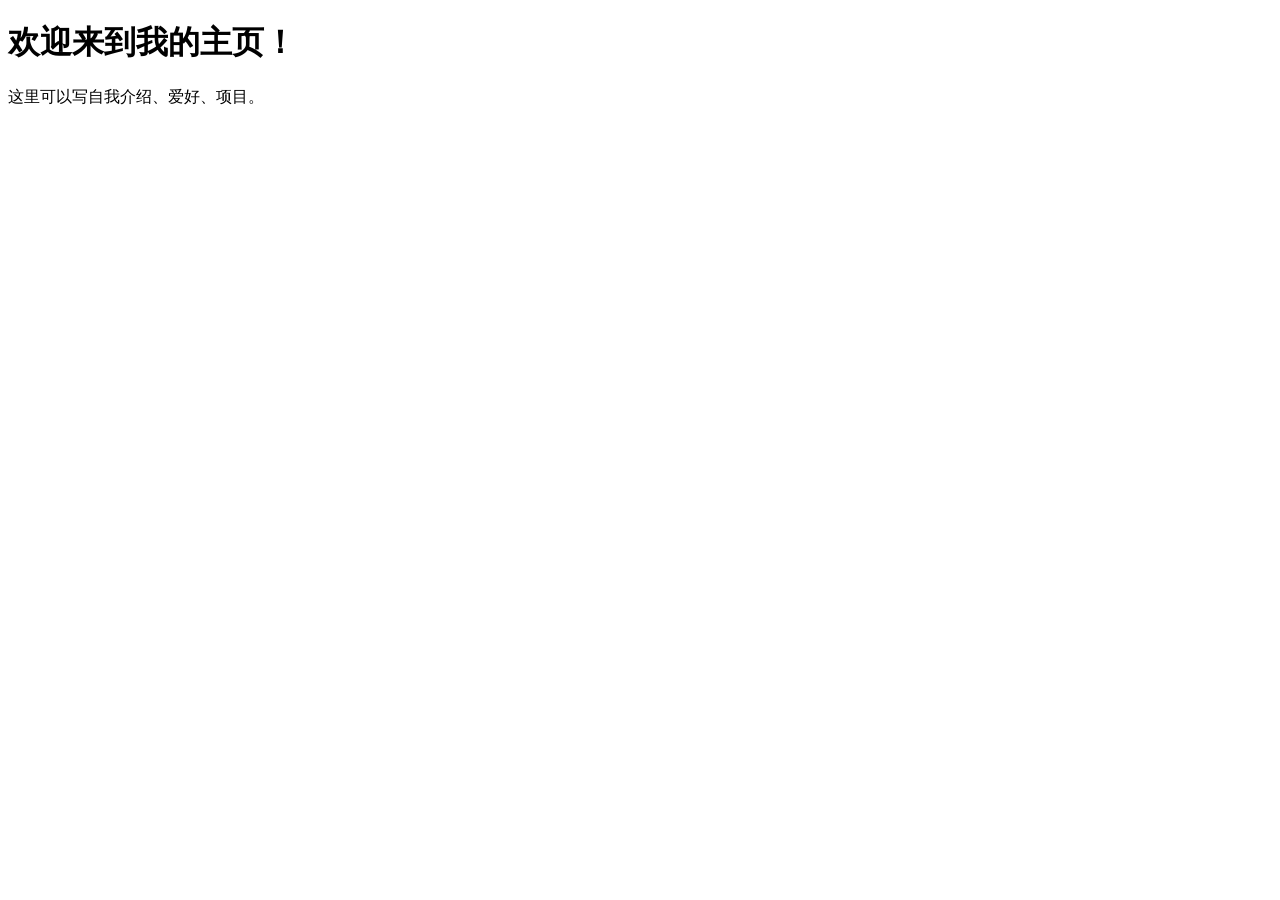
==== index.html @ 10de2bea "Create index.html 添加个人主页" ====
<!DOCTYPE html>
<html lang="zh-CN">
<head>
    <meta charset="UTF-8">
    <meta name="viewport" content="width=device-width, initial-scale=1.0">
    <title>我的个人主页</title>
</head>
<body>
    <h1>欢迎来到我的主页！</h1>
    <p>这里可以写自我介绍、爱好、项目。</p >
</body>
</html>
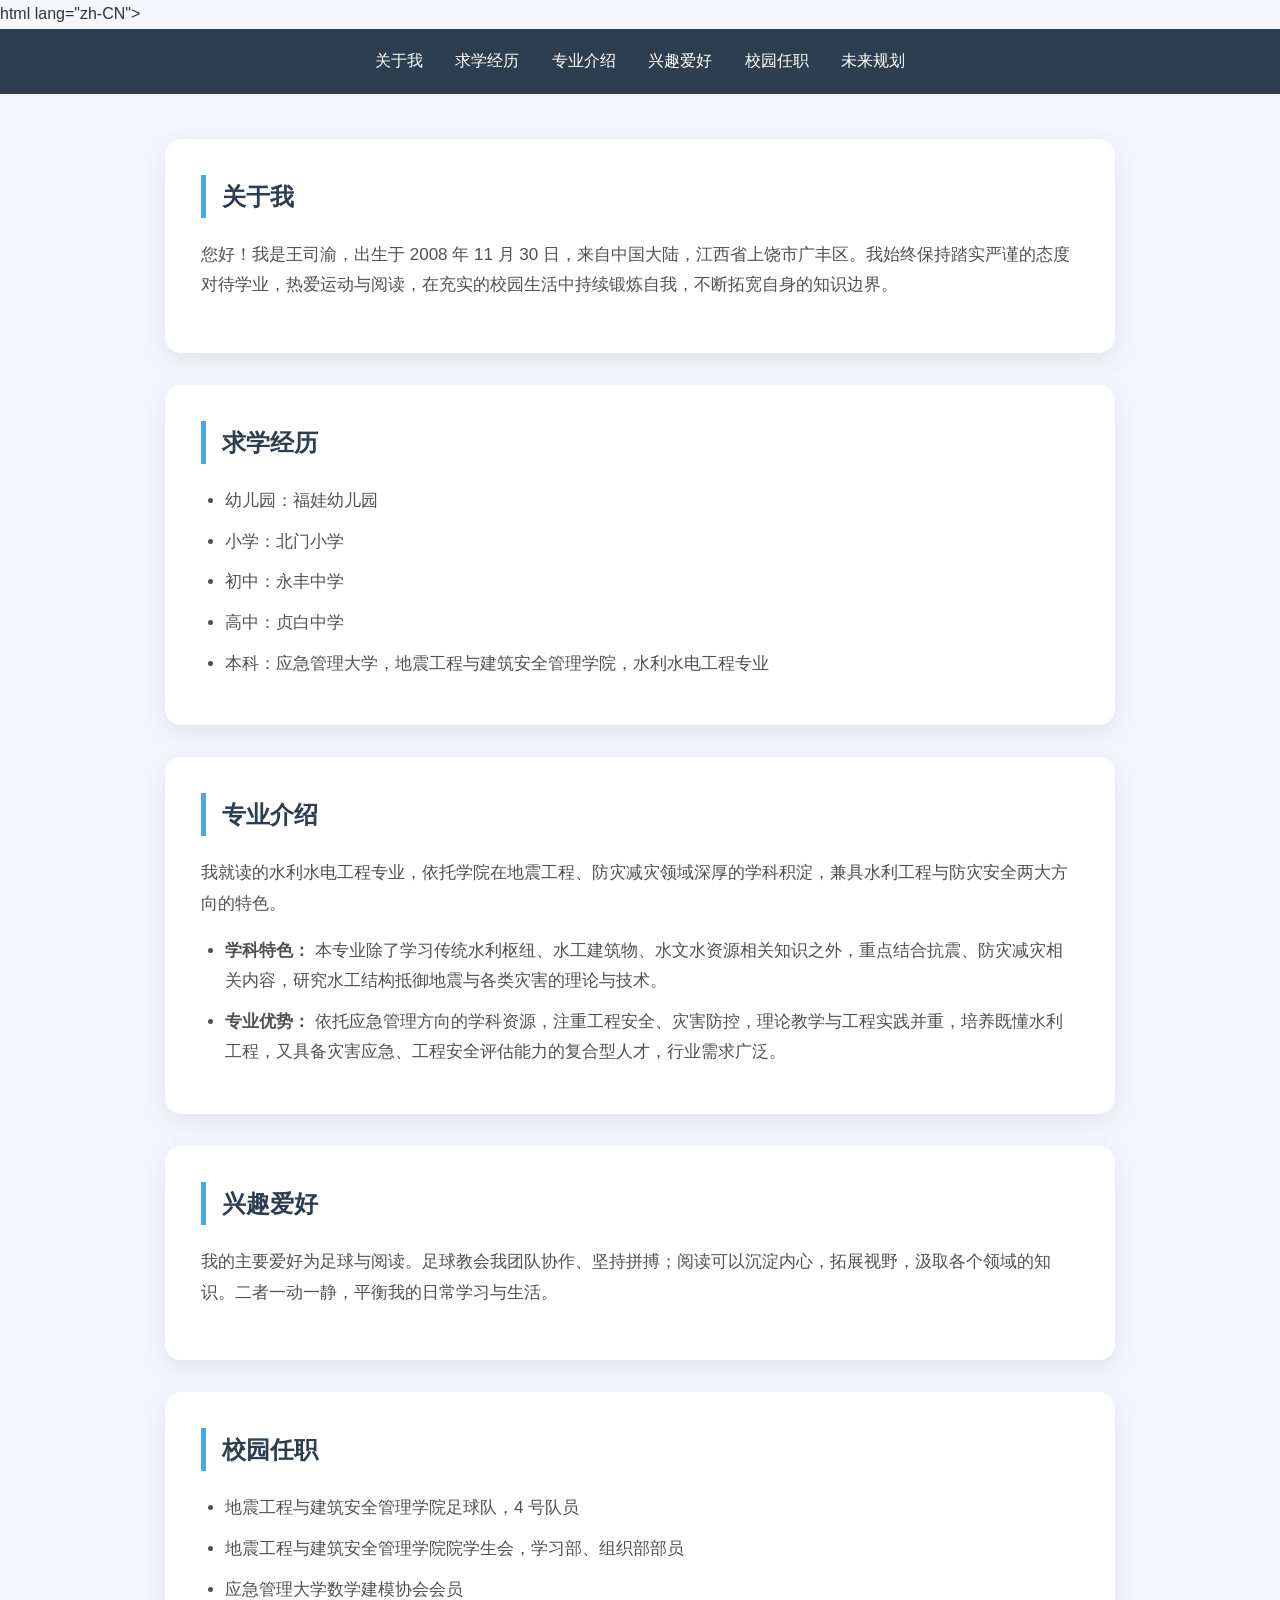
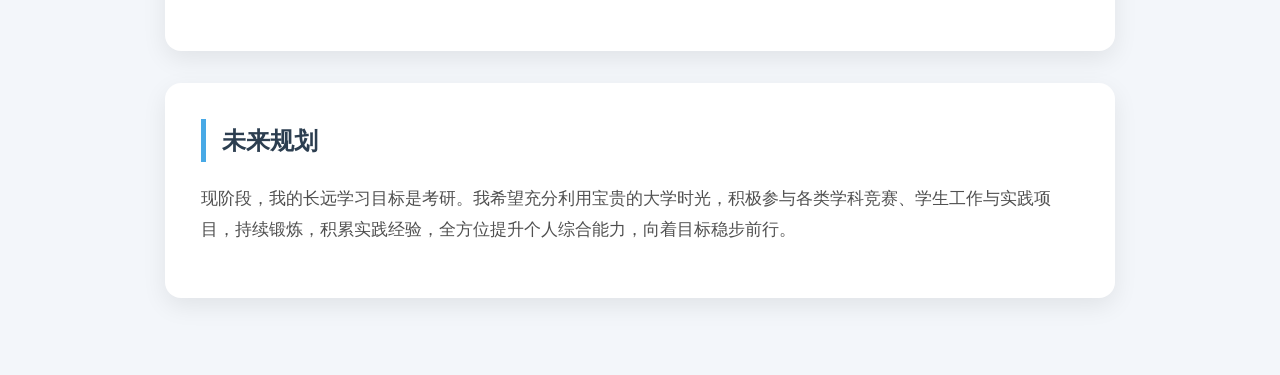
==== commit 3d7f6b2c: "Update index.html update index.html" ====
--- a/index.html
+++ b/index.html
@@ -1,12 +1,121 @@
-<!DOCTYPE html>
-<html lang="zh-CN">
-<head>
-    <meta charset="UTF-8">
-    <meta name="viewport" content="width=device-width, initial-scale=1.0">
-    <title>我的个人主页</title>
-</head>
-<body>
-    <h1>欢迎来到我的主页！</h1>
-    <p>这里可以写自我介绍、爱好、项目。</p >
-</body>
-</html>+html lang="zh-CN">
+ <head>
+     <meta charset="UTF-8">
+     <meta name="viewport" content="width=device-width, initial-scale=1.0">
+     <title>王司渝｜个人主页</title>
+     <style>
+         * {
+             margin: 0;
+             padding: 0;
+             box-sizing: border-box;
+         }
+         body {
+             font-family: "Microsoft Yahei", sans-serif;
+             background-color: #f3f6fa;
+             color: #333;
+             line-height: 1.8;
+         }
+         nav {
+             background-color: #2c3e50;
+             padding: 18px 0;
+             text-align: center;
+         }
+         nav a {
+             color: #ffffff;
+             text-decoration: none;
+             margin: 0 14px;
+             font-size: 16px;
+         }
+         nav a:hover {
+             color: #48a9e6;
+         }
+         .container {
+             max-width: 1000px;
+             margin: 0 auto;
+             padding: 45px 25px;
+         }
+         section {
+             background: #ffffff;
+             padding: 36px;
+             border-radius: 16px;
+             box-shadow: 0 8px 24px rgba(0, 0, 0, 0.08);
+             margin-bottom: 32px;
+         }
+         h1 {
+             font-size: 34px;
+             color: #222;
+             margin-bottom: 12px;
+         }
+         h2 {
+             font-size: 24px;
+             color: #2c3e50;
+             border-left: 5px solid #48a9e6;
+             padding-left: 16px;
+             margin-bottom: 22px;
+         }
+         p {
+             font-size: 17px;
+             color: #505050;
+             margin-bottom: 16px;
+         }
+         ul {
+             padding-left: 24px;
+             font-size: 17px;
+             color: #505050;
+         }
+         li {
+             margin-bottom: 10px;
+         }
+     </style>
+ </head>
+ <body>
+     <nav>
+         <a href=" ">关于我</a >
+         <a href="#education">求学经历</a >
+         <a href="#major">专业介绍</a >
+         <a href="#hobby">兴趣爱好</a >
+         <a href="#campus">校园任职</a >
+         <a href="#plan">未来规划</a >
+     </nav>
+     <div class="container">
+         <section id="about">
+             <h2>关于我</h2>
+             <p>您好！我是王司渝，出生于 2008 年 11 月 30 日，来自中国大陆，江西省上饶市广丰区。我始终保持踏实严谨的态度对待学业，热爱运动与阅读，在充实的校园生活中持续锻炼自我，不断拓宽自身的知识边界。</p >
+         </section>
+         <section id="education">
+             <h2>求学经历</h2>
+             <ul>
+                 <li>幼儿园：福娃幼儿园</li>
+                 <li>小学：北门小学</li>
+                 <li>初中：永丰中学</li>
+                 <li>高中：贞白中学</li>
+                 <li>本科：应急管理大学，地震工程与建筑安全管理学院，水利水电工程专业</li>
+             </ul>
+         </section>
+         <section id="major">
+             <h2>专业介绍</h2>
+             <p>我就读的水利水电工程专业，依托学院在地震工程、防灾减灾领域深厚的学科积淀，兼具水利工程与防灾安全两大方向的特色。</p >
+             <ul>
+                 <li><strong>学科特色：</strong> 本专业除了学习传统水利枢纽、水工建筑物、水文水资源相关知识之外，重点结合抗震、防灾减灾相关内容，研究水工结构抵御地震与各类灾害的理论与技术。</li>
+                 <li><strong>专业优势：</strong> 依托应急管理方向的学科资源，注重工程安全、灾害防控，理论教学与工程实践并重，培养既懂水利工程，又具备灾害应急、工程安全评估能力的复合型人才，行业需求广泛。</li>
+             </ul>
+         </section>
+         <section id="hobby">
+             <h2>兴趣爱好</h2>
+             <p>我的主要爱好为足球与阅读。足球教会我团队协作、坚持拼搏；阅读可以沉淀内心，拓展视野，汲取各个领域的知识。二者一动一静，平衡我的日常学习与生活。</p >
+         </section>
+         <section id="campus">
+             <h2>校园任职</h2>
+             <ul>
+                 <li>地震工程与建筑安全管理学院足球队，4 号队员</li>
+                 <li>地震工程与建筑安全管理学院院学生会，学习部、组织部部员</li>
+                 <li>应急管理大学数学建模协会会员</li>
+             </ul>
+         </section>
+         <section id="plan">
+             <h2>未来规划</h2>
+             <p>现阶段，我的长远学习目标是考研。我希望充分利用宝贵的大学时光，积极参与各类学科竞赛、学生工作与实践项目，持续锻炼，积累实践经验，全方位提升个人综合能力，向着目标稳步前行。</p >
+         </section>
+     </div>
+ </body>
+ </html>
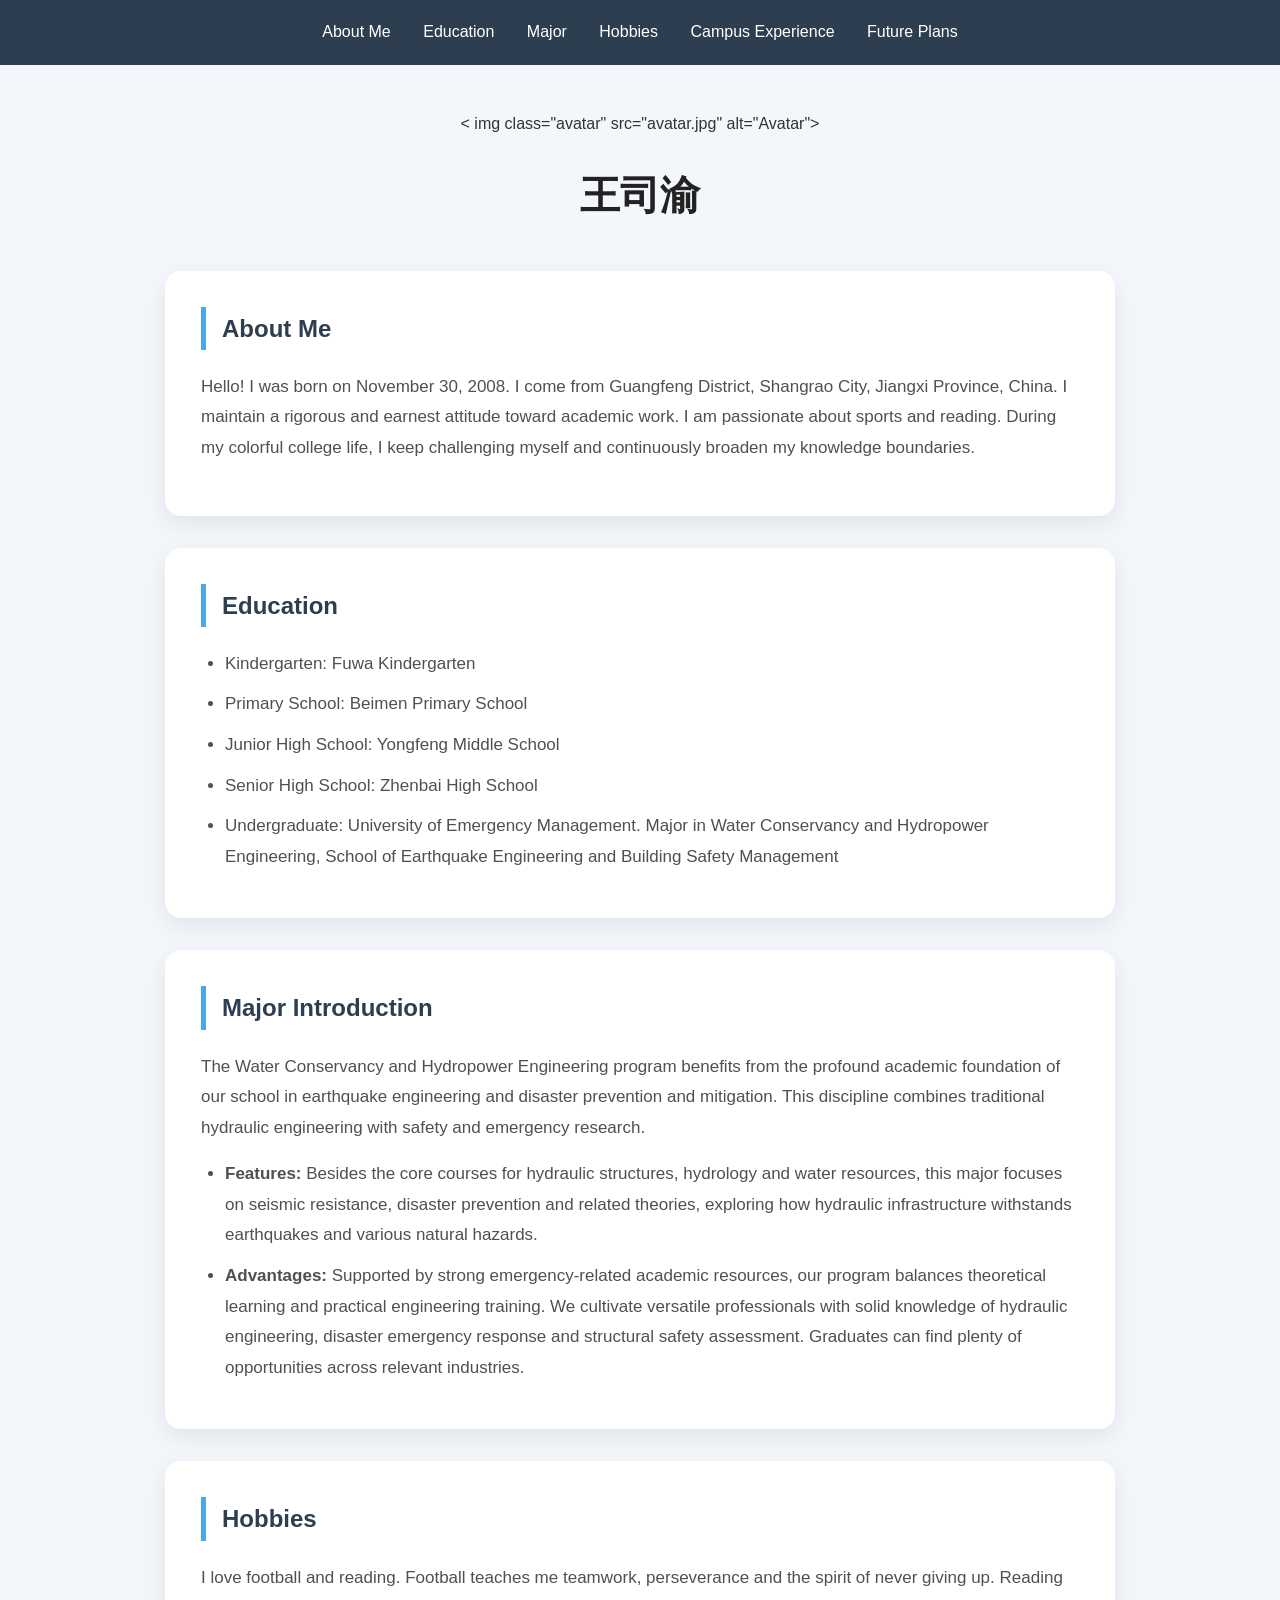
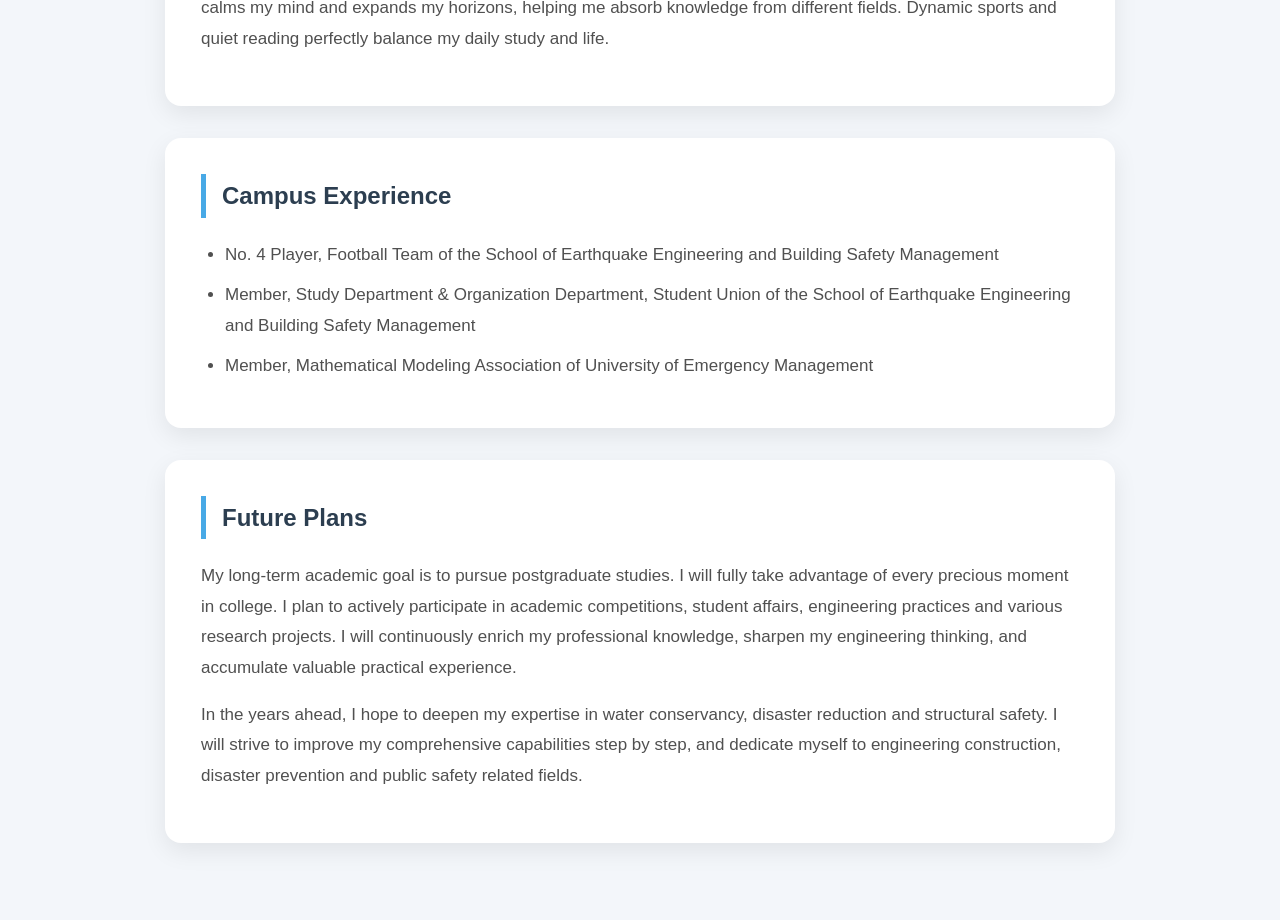
==== commit cd78798a: "Update homepage Add avatar update English version homepage" ====
--- a/index.html
+++ b/index.html
@@ -1,8 +1,8 @@
-html lang="zh-CN">
+  <html lang="en">
  <head>
      <meta charset="UTF-8">
      <meta name="viewport" content="width=device-width, initial-scale=1.0">
-     <title>王司渝｜个人主页</title>
+     <title>王司渝｜Personal Homepage</title>
      <style>
          * {
              margin: 0;
@@ -10,7 +10,7 @@
              box-sizing: border-box;
          }
          body {
-             font-family: "Microsoft Yahei", sans-serif;
+             font-family: "Segoe UI", sans-serif;
              background-color: #f3f6fa;
              color: #333;
              line-height: 1.8;
@@ -34,17 +34,30 @@
              margin: 0 auto;
              padding: 45px 25px;
          }
+         .avatar-wrap {
+             text-align: center;
+             margin-bottom: 40px;
+         }
+         .avatar {
+             width: 220px;
+             height: 280px;
+             object-fit: cover;
+             border-radius: 20px;
+             box-shadow: 0 10px 28px rgba(0, 0, 0, 0.18);
+         }
+         .chinese-name {
+             font-family: "Microsoft Yahei", sans-serif;
+             font-size: 40px;
+             margin-top: 20px;
+             color: #222;
+             font-weight: bold;
+         }
          section {
              background: #ffffff;
              padding: 36px;
              border-radius: 16px;
              box-shadow: 0 8px 24px rgba(0, 0, 0, 0.08);
              margin-bottom: 32px;
-         }
-         h1 {
-             font-size: 34px;
-             color: #222;
-             margin-bottom: 12px;
          }
          h2 {
              font-size: 24px;
@@ -70,51 +83,56 @@
  </head>
  <body>
      <nav>
-         <a href=" ">关于我</a >
-         <a href="#education">求学经历</a >
-         <a href="#major">专业介绍</a >
-         <a href="#hobby">兴趣爱好</a >
-         <a href="#campus">校园任职</a >
-         <a href="#plan">未来规划</a >
+         <a href=" ">About Me</a >
+         <a href="#education">Education</a >
+         <a href="#major">Major</a >
+         <a href="#hobby">Hobbies</a >
+         <a href="#campus">Campus Experience</a >
+         <a href="#plan">Future Plans</a >
      </nav>
      <div class="container">
+         <div class="avatar-wrap">
+             < img class="avatar" src="avatar.jpg" alt="Avatar">
+             <div class="chinese-name">王司渝</div>
+         </div>
          <section id="about">
-             <h2>关于我</h2>
-             <p>您好！我是王司渝，出生于 2008 年 11 月 30 日，来自中国大陆，江西省上饶市广丰区。我始终保持踏实严谨的态度对待学业，热爱运动与阅读，在充实的校园生活中持续锻炼自我，不断拓宽自身的知识边界。</p >
+             <h2>About Me</h2>
+             <p>Hello! I was born on November 30, 2008. I come from Guangfeng District, Shangrao City, Jiangxi Province, China. I maintain a rigorous and earnest attitude toward academic work. I am passionate about sports and reading. During my colorful college life, I keep challenging myself and continuously broaden my knowledge boundaries.</p >
          </section>
          <section id="education">
-             <h2>求学经历</h2>
+             <h2>Education</h2>
              <ul>
-                 <li>幼儿园：福娃幼儿园</li>
-                 <li>小学：北门小学</li>
-                 <li>初中：永丰中学</li>
-                 <li>高中：贞白中学</li>
-                 <li>本科：应急管理大学，地震工程与建筑安全管理学院，水利水电工程专业</li>
+                 <li>Kindergarten: Fuwa Kindergarten</li>
+                 <li>Primary School: Beimen Primary School</li>
+                 <li>Junior High School: Yongfeng Middle School</li>
+                 <li>Senior High School: Zhenbai High School</li>
+                 <li>Undergraduate: University of Emergency Management. Major in Water Conservancy and Hydropower Engineering, School of Earthquake Engineering and Building Safety Management</li>
              </ul>
          </section>
          <section id="major">
-             <h2>专业介绍</h2>
-             <p>我就读的水利水电工程专业，依托学院在地震工程、防灾减灾领域深厚的学科积淀，兼具水利工程与防灾安全两大方向的特色。</p >
+             <h2>Major Introduction</h2>
+             <p>The Water Conservancy and Hydropower Engineering program benefits from the profound academic foundation of our school in earthquake engineering and disaster prevention and mitigation. This discipline combines traditional hydraulic engineering with safety and emergency research.</p >
              <ul>
-                 <li><strong>学科特色：</strong> 本专业除了学习传统水利枢纽、水工建筑物、水文水资源相关知识之外，重点结合抗震、防灾减灾相关内容，研究水工结构抵御地震与各类灾害的理论与技术。</li>
-                 <li><strong>专业优势：</strong> 依托应急管理方向的学科资源，注重工程安全、灾害防控，理论教学与工程实践并重，培养既懂水利工程，又具备灾害应急、工程安全评估能力的复合型人才，行业需求广泛。</li>
+                 <li><strong>Features:</strong> Besides the core courses for hydraulic structures, hydrology and water resources, this major focuses on seismic resistance, disaster prevention and related theories, exploring how hydraulic infrastructure withstands earthquakes and various natural hazards.</li>
+                 <li><strong>Advantages:</strong> Supported by strong emergency-related academic resources, our program balances theoretical learning and practical engineering training. We cultivate versatile professionals with solid knowledge of hydraulic engineering, disaster emergency response and structural safety assessment. Graduates can find plenty of opportunities across relevant industries.</li>
              </ul>
          </section>
          <section id="hobby">
-             <h2>兴趣爱好</h2>
-             <p>我的主要爱好为足球与阅读。足球教会我团队协作、坚持拼搏；阅读可以沉淀内心，拓展视野，汲取各个领域的知识。二者一动一静，平衡我的日常学习与生活。</p >
+             <h2>Hobbies</h2>
+             <p>I love football and reading. Football teaches me teamwork, perseverance and the spirit of never giving up. Reading calms my mind and expands my horizons, helping me absorb knowledge from different fields. Dynamic sports and quiet reading perfectly balance my daily study and life.</p >
          </section>
          <section id="campus">
-             <h2>校园任职</h2>
+             <h2>Campus Experience</h2>
              <ul>
-                 <li>地震工程与建筑安全管理学院足球队，4 号队员</li>
-                 <li>地震工程与建筑安全管理学院院学生会，学习部、组织部部员</li>
-                 <li>应急管理大学数学建模协会会员</li>
+                 <li>No. 4 Player, Football Team of the School of Earthquake Engineering and Building Safety Management</li>
+                 <li>Member, Study Department & Organization Department, Student Union of the School of Earthquake Engineering and Building Safety Management</li>
+                 <li>Member, Mathematical Modeling Association of University of Emergency Management</li>
              </ul>
          </section>
          <section id="plan">
-             <h2>未来规划</h2>
-             <p>现阶段，我的长远学习目标是考研。我希望充分利用宝贵的大学时光，积极参与各类学科竞赛、学生工作与实践项目，持续锻炼，积累实践经验，全方位提升个人综合能力，向着目标稳步前行。</p >
+             <h2>Future Plans</h2>
+             <p>My long‑term academic goal is to pursue postgraduate studies. I will fully take advantage of every precious moment in college. I plan to actively participate in academic competitions, student affairs, engineering practices and various research projects. I will continuously enrich my professional knowledge, sharpen my engineering thinking, and accumulate valuable practical experience.</p >
+             <p>In the years ahead, I hope to deepen my expertise in water conservancy, disaster reduction and structural safety. I will strive to improve my comprehensive capabilities step by step, and dedicate myself to engineering construction, disaster prevention and public safety related fields.</p >
          </section>
      </div>
  </body>
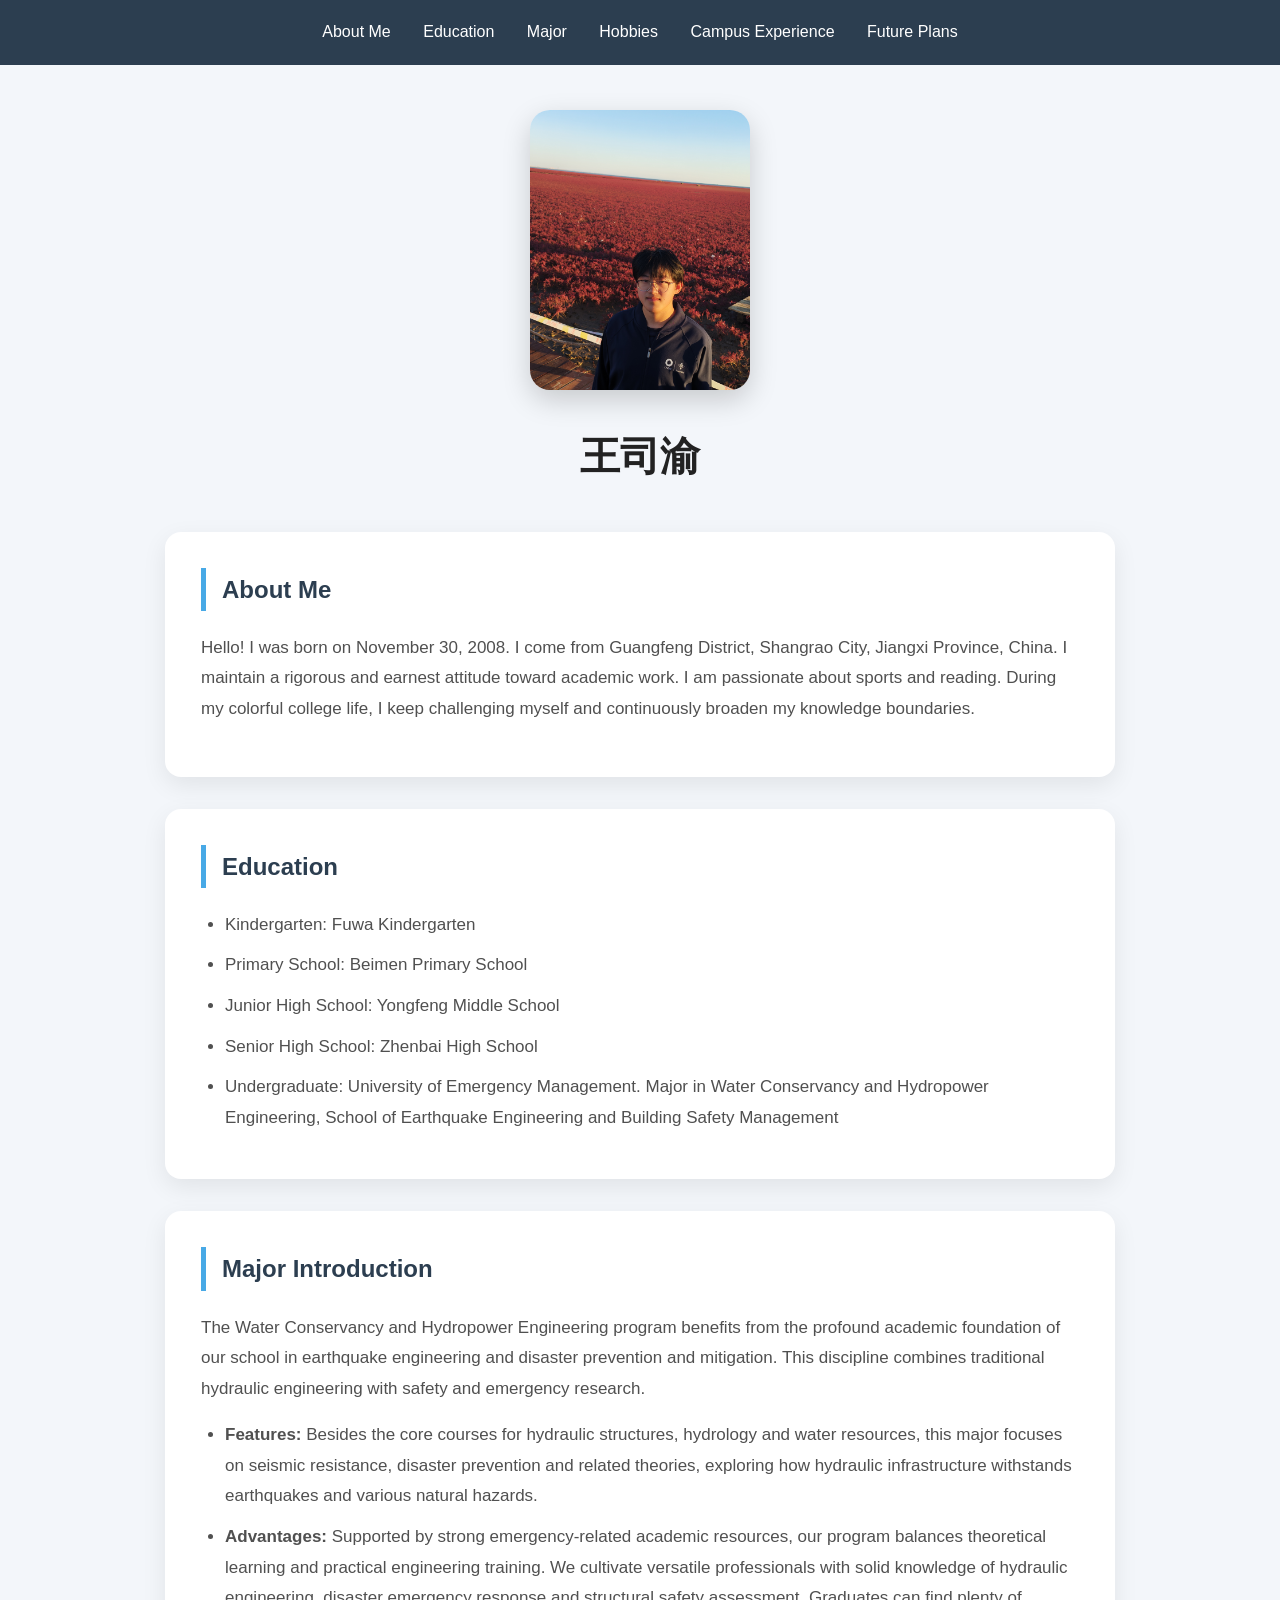
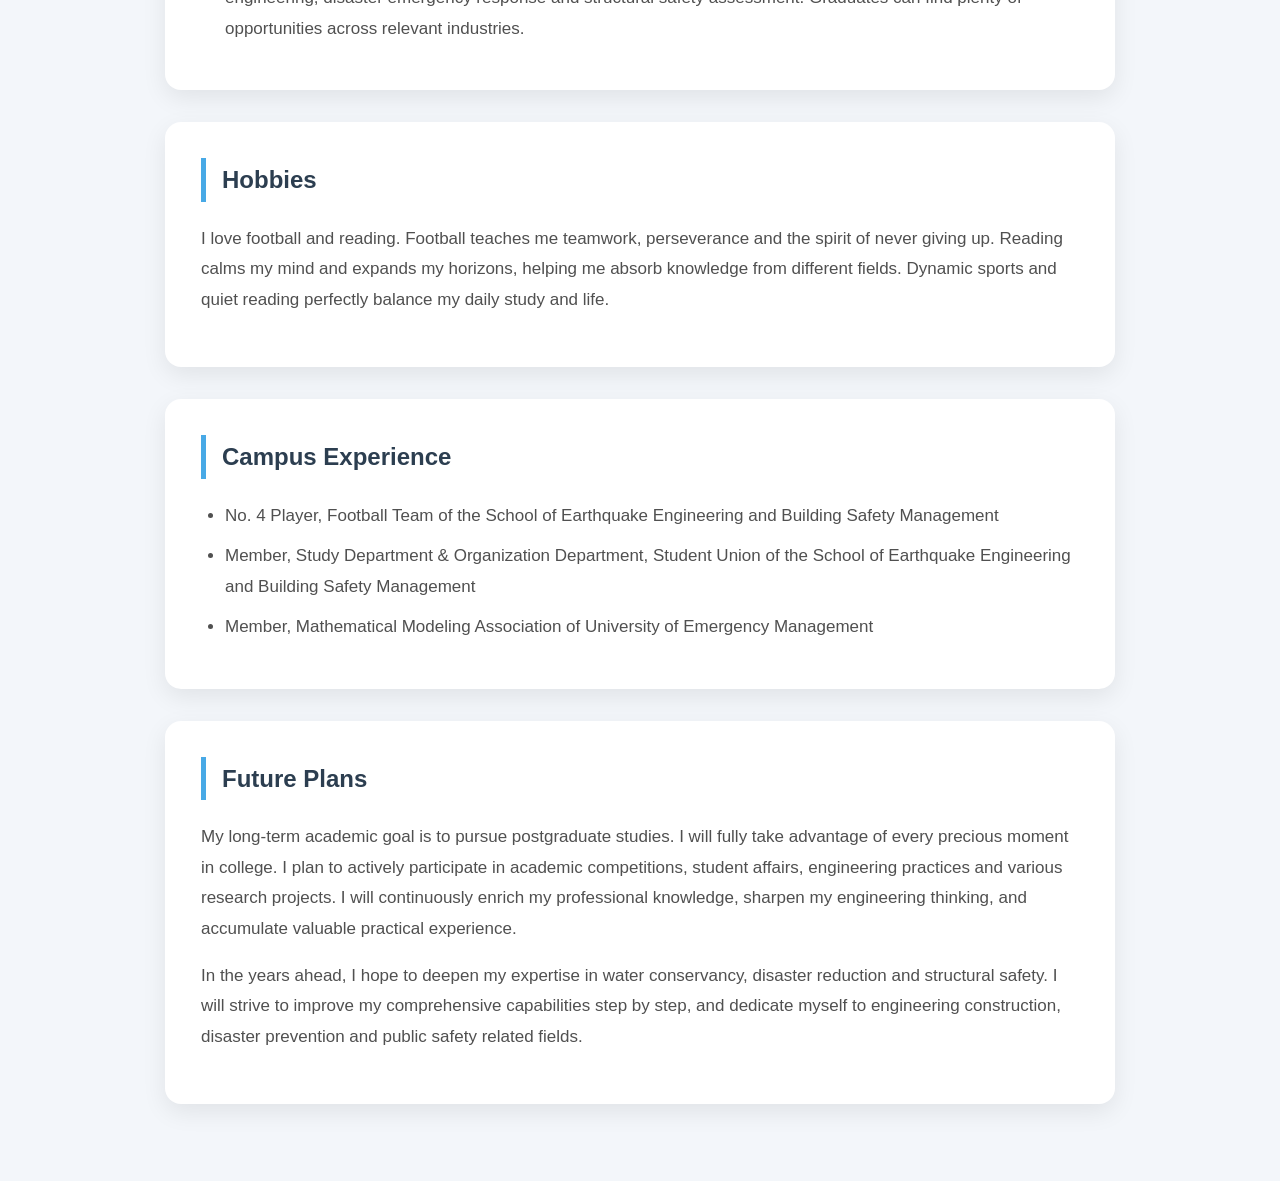
==== commit c6cc7303: "更新首页" ====
--- a/index.html
+++ b/index.html
@@ -1,139 +1,152 @@
-  <html lang="en">
- <head>
-     <meta charset="UTF-8">
-     <meta name="viewport" content="width=device-width, initial-scale=1.0">
-     <title>王司渝｜Personal Homepage</title>
-     <style>
-         * {
-             margin: 0;
-             padding: 0;
-             box-sizing: border-box;
-         }
-         body {
-             font-family: "Segoe UI", sans-serif;
-             background-color: #f3f6fa;
-             color: #333;
-             line-height: 1.8;
-         }
-         nav {
-             background-color: #2c3e50;
-             padding: 18px 0;
-             text-align: center;
-         }
-         nav a {
-             color: #ffffff;
-             text-decoration: none;
-             margin: 0 14px;
-             font-size: 16px;
-         }
-         nav a:hover {
-             color: #48a9e6;
-         }
-         .container {
-             max-width: 1000px;
-             margin: 0 auto;
-             padding: 45px 25px;
-         }
-         .avatar-wrap {
-             text-align: center;
-             margin-bottom: 40px;
-         }
-         .avatar {
-             width: 220px;
-             height: 280px;
-             object-fit: cover;
-             border-radius: 20px;
-             box-shadow: 0 10px 28px rgba(0, 0, 0, 0.18);
-         }
-         .chinese-name {
-             font-family: "Microsoft Yahei", sans-serif;
-             font-size: 40px;
-             margin-top: 20px;
-             color: #222;
-             font-weight: bold;
-         }
-         section {
-             background: #ffffff;
-             padding: 36px;
-             border-radius: 16px;
-             box-shadow: 0 8px 24px rgba(0, 0, 0, 0.08);
-             margin-bottom: 32px;
-         }
-         h2 {
-             font-size: 24px;
-             color: #2c3e50;
-             border-left: 5px solid #48a9e6;
-             padding-left: 16px;
-             margin-bottom: 22px;
-         }
-         p {
-             font-size: 17px;
-             color: #505050;
-             margin-bottom: 16px;
-         }
-         ul {
-             padding-left: 24px;
-             font-size: 17px;
-             color: #505050;
-         }
-         li {
-             margin-bottom: 10px;
-         }
-     </style>
- </head>
- <body>
-     <nav>
-         <a href=" ">About Me</a >
-         <a href="#education">Education</a >
-         <a href="#major">Major</a >
-         <a href="#hobby">Hobbies</a >
-         <a href="#campus">Campus Experience</a >
-         <a href="#plan">Future Plans</a >
-     </nav>
-     <div class="container">
-         <div class="avatar-wrap">
-             < img class="avatar" src="avatar.jpg" alt="Avatar">
-             <div class="chinese-name">王司渝</div>
-         </div>
-         <section id="about">
-             <h2>About Me</h2>
-             <p>Hello! I was born on November 30, 2008. I come from Guangfeng District, Shangrao City, Jiangxi Province, China. I maintain a rigorous and earnest attitude toward academic work. I am passionate about sports and reading. During my colorful college life, I keep challenging myself and continuously broaden my knowledge boundaries.</p >
-         </section>
-         <section id="education">
-             <h2>Education</h2>
-             <ul>
-                 <li>Kindergarten: Fuwa Kindergarten</li>
-                 <li>Primary School: Beimen Primary School</li>
-                 <li>Junior High School: Yongfeng Middle School</li>
-                 <li>Senior High School: Zhenbai High School</li>
-                 <li>Undergraduate: University of Emergency Management. Major in Water Conservancy and Hydropower Engineering, School of Earthquake Engineering and Building Safety Management</li>
-             </ul>
-         </section>
-         <section id="major">
-             <h2>Major Introduction</h2>
-             <p>The Water Conservancy and Hydropower Engineering program benefits from the profound academic foundation of our school in earthquake engineering and disaster prevention and mitigation. This discipline combines traditional hydraulic engineering with safety and emergency research.</p >
-             <ul>
-                 <li><strong>Features:</strong> Besides the core courses for hydraulic structures, hydrology and water resources, this major focuses on seismic resistance, disaster prevention and related theories, exploring how hydraulic infrastructure withstands earthquakes and various natural hazards.</li>
-                 <li><strong>Advantages:</strong> Supported by strong emergency-related academic resources, our program balances theoretical learning and practical engineering training. We cultivate versatile professionals with solid knowledge of hydraulic engineering, disaster emergency response and structural safety assessment. Graduates can find plenty of opportunities across relevant industries.</li>
-             </ul>
-         </section>
-         <section id="hobby">
-             <h2>Hobbies</h2>
-             <p>I love football and reading. Football teaches me teamwork, perseverance and the spirit of never giving up. Reading calms my mind and expands my horizons, helping me absorb knowledge from different fields. Dynamic sports and quiet reading perfectly balance my daily study and life.</p >
-         </section>
-         <section id="campus">
-             <h2>Campus Experience</h2>
-             <ul>
-                 <li>No. 4 Player, Football Team of the School of Earthquake Engineering and Building Safety Management</li>
-                 <li>Member, Study Department & Organization Department, Student Union of the School of Earthquake Engineering and Building Safety Management</li>
-                 <li>Member, Mathematical Modeling Association of University of Emergency Management</li>
-             </ul>
-         </section>
-         <section id="plan">
-             <h2>Future Plans</h2>
-             <p>My long‑term academic goal is to pursue postgraduate studies. I will fully take advantage of every precious moment in college. I plan to actively participate in academic competitions, student affairs, engineering practices and various research projects. I will continuously enrich my professional knowledge, sharpen my engineering thinking, and accumulate valuable practical experience.</p >
-             <p>In the years ahead, I hope to deepen my expertise in water conservancy, disaster reduction and structural safety. I will strive to improve my comprehensive capabilities step by step, and dedicate myself to engineering construction, disaster prevention and public safety related fields.</p >
-         </section>
-     </div>
- </body>
- </html>+<!DOCTYPE html>
+<html lang="en">
+<head>
+    <meta charset="UTF-8">
+    <meta name="viewport" content="width=device-width, initial-scale=1.0">
+    <title>王司渝｜Personal Homepage</title>
+    <style>
+        * {
+            margin: 0;
+            padding: 0;
+            box-sizing: border-box;
+        }
+        html {
+            scroll-behavior: smooth; /* 锚点跳转平滑滚动 */
+        }
+        body {
+            font-family: "Segoe UI", sans-serif;
+            background-color: #f3f6fa;
+            color: #333;
+            line-height: 1.8;
+        }
+        nav {
+            background-color: #2c3e50;
+            padding: 18px 0;
+            text-align: center;
+            position: sticky;
+            top: 0;
+            z-index: 100;
+        }
+        nav a {
+            color: #ffffff;
+            text-decoration: none;
+            margin: 0 14px;
+            font-size: 16px;
+        }
+        nav a:hover {
+            color: #48a9e6;
+        }
+        .container {
+            max-width: 1000px;
+            margin: 0 auto;
+            padding: 45px 25px;
+        }
+        .avatar-wrap {
+            text-align: center;
+            margin-bottom: 40px;
+        }
+        .avatar {
+            width: 220px;
+            height: 280px;
+            object-fit: cover;
+            border-radius: 20px;
+            box-shadow: 0 10px 28px rgba(0, 0, 0, 0.18);
+        }
+        .chinese-name {
+            font-family: "Microsoft Yahei", sans-serif;
+            font-size: 40px;
+            margin-top: 20px;
+            color: #222;
+            font-weight: bold;
+        }
+        section {
+            background: #ffffff;
+            padding: 36px;
+            border-radius: 16px;
+            box-shadow: 0 8px 24px rgba(0, 0, 0, 0.08);
+            margin-bottom: 32px;
+        }
+        h2 {
+            font-size: 24px;
+            color: #2c3e50;
+            border-left: 5px solid #48a9e6;
+            padding-left: 16px;
+            margin-bottom: 22px;
+        }
+        p {
+            font-size: 17px;
+            color: #505050;
+            margin-bottom: 16px;
+        }
+        ul {
+            padding-left: 24px;
+            font-size: 17px;
+            color: #505050;
+        }
+        li {
+            margin-bottom: 10px;
+        }
+    </style>
+</head>
+<body>
+    <nav>
+        <a href="#about">About Me</a>
+        <a href="#education">Education</a>
+        <a href="#major">Major</a>
+        <a href="#hobby">Hobbies</a>
+        <a href="#campus">Campus Experience</a>
+        <a href="#plan">Future Plans</a>
+    </nav>
+    <div class="container">
+        <div class="avatar-wrap">
+            <img class="avatar" src="avatar.png" alt="Avatar">
+            <div class="chinese-name">王司渝</div>
+        </div>
+
+        <section id="about">
+            <h2>About Me</h2>
+            <p>Hello! I was born on November 30, 2008. I come from Guangfeng District, Shangrao City, Jiangxi Province, China. I maintain a rigorous and earnest attitude toward academic work. I am passionate about sports and reading. During my colorful college life, I keep challenging myself and continuously broaden my knowledge boundaries.</p>
+        </section>
+
+        <section id="education">
+            <h2>Education</h2>
+            <ul>
+                <li>Kindergarten: Fuwa Kindergarten</li>
+                <li>Primary School: Beimen Primary School</li>
+                <li>Junior High School: Yongfeng Middle School</li>
+                <li>Senior High School: Zhenbai High School</li>
+                <li>Undergraduate: University of Emergency Management. Major in Water Conservancy and Hydropower Engineering, School of Earthquake Engineering and Building Safety Management</li>
+            </ul>
+        </section>
+
+        <section id="major">
+            <h2>Major Introduction</h2>
+            <p>The Water Conservancy and Hydropower Engineering program benefits from the profound academic foundation of our school in earthquake engineering and disaster prevention and mitigation. This discipline combines traditional hydraulic engineering with safety and emergency research.</p>
+            <ul>
+                <li><strong>Features:</strong> Besides the core courses for hydraulic structures, hydrology and water resources, this major focuses on seismic resistance, disaster prevention and related theories, exploring how hydraulic infrastructure withstands earthquakes and various natural hazards.</li>
+                <li><strong>Advantages:</strong> Supported by strong emergency-related academic resources, our program balances theoretical learning and practical engineering training. We cultivate versatile professionals with solid knowledge of hydraulic engineering, disaster emergency response and structural safety assessment. Graduates can find plenty of opportunities across relevant industries.</li>
+            </ul>
+        </section>
+
+        <section id="hobby">
+            <h2>Hobbies</h2>
+            <p>I love football and reading. Football teaches me teamwork, perseverance and the spirit of never giving up. Reading calms my mind and expands my horizons, helping me absorb knowledge from different fields. Dynamic sports and quiet reading perfectly balance my daily study and life.</p>
+        </section>
+
+        <section id="campus">
+            <h2>Campus Experience</h2>
+            <ul>
+                <li>No. 4 Player, Football Team of the School of Earthquake Engineering and Building Safety Management</li>
+                <li>Member, Study Department & Organization Department, Student Union of the School of Earthquake Engineering and Building Safety Management</li>
+                <li>Member, Mathematical Modeling Association of University of Emergency Management</li>
+            </ul>
+        </section>
+
+        <section id="plan">
+            <h2>Future Plans</h2>
+            <p>My long‑term academic goal is to pursue postgraduate studies. I will fully take advantage of every precious moment in college. I plan to actively participate in academic competitions, student affairs, engineering practices and various research projects. I will continuously enrich my professional knowledge, sharpen my engineering thinking, and accumulate valuable practical experience.</p>
+            <p>In the years ahead, I hope to deepen my expertise in water conservancy, disaster reduction and structural safety. I will strive to improve my comprehensive capabilities step by step, and dedicate myself to engineering construction, disaster prevention and public safety related fields.</p>
+        </section>
+    </div>
+</body>
+</html>
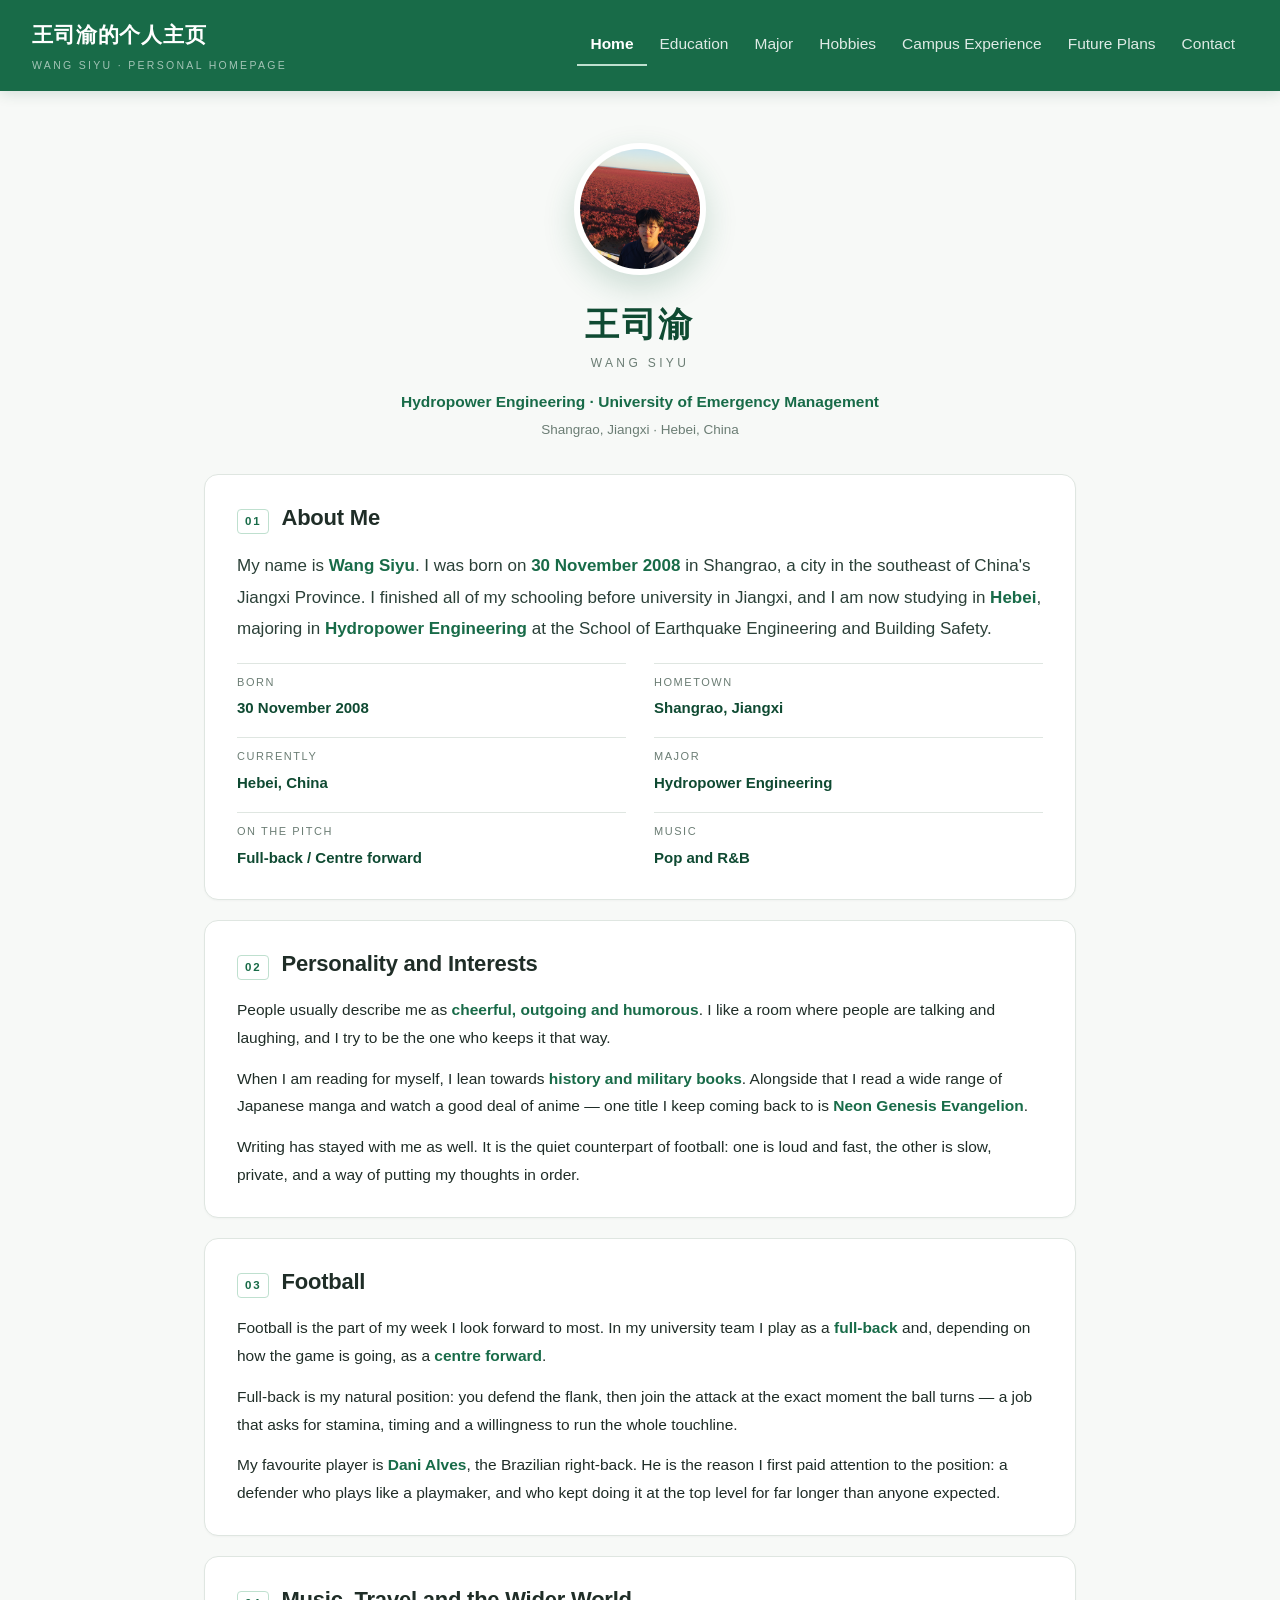
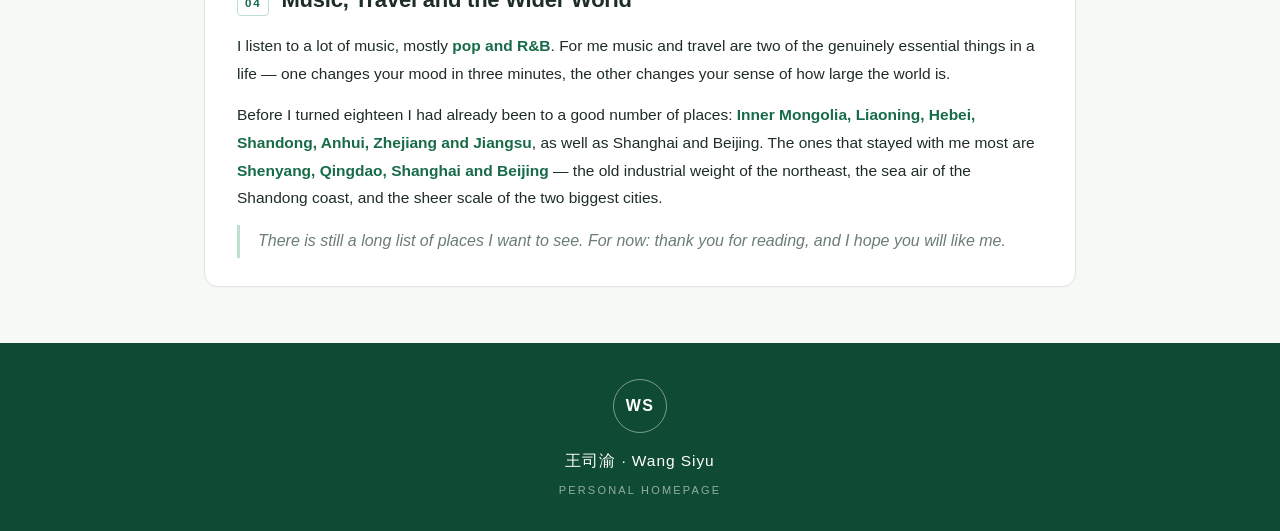
==== commit 8061ce89: "Update index.html update homepage" ====
--- a/index.html
+++ b/index.html
@@ -1,152 +1,102 @@
 <!DOCTYPE html>
 <html lang="en">
 <head>
-    <meta charset="UTF-8">
-    <meta name="viewport" content="width=device-width, initial-scale=1.0">
-    <title>王司渝｜Personal Homepage</title>
-    <style>
-        * {
-            margin: 0;
-            padding: 0;
-            box-sizing: border-box;
-        }
-        html {
-            scroll-behavior: smooth; /* 锚点跳转平滑滚动 */
-        }
-        body {
-            font-family: "Segoe UI", sans-serif;
-            background-color: #f3f6fa;
-            color: #333;
-            line-height: 1.8;
-        }
-        nav {
-            background-color: #2c3e50;
-            padding: 18px 0;
-            text-align: center;
-            position: sticky;
-            top: 0;
-            z-index: 100;
-        }
-        nav a {
-            color: #ffffff;
-            text-decoration: none;
-            margin: 0 14px;
-            font-size: 16px;
-        }
-        nav a:hover {
-            color: #48a9e6;
-        }
-        .container {
-            max-width: 1000px;
-            margin: 0 auto;
-            padding: 45px 25px;
-        }
-        .avatar-wrap {
-            text-align: center;
-            margin-bottom: 40px;
-        }
-        .avatar {
-            width: 220px;
-            height: 280px;
-            object-fit: cover;
-            border-radius: 20px;
-            box-shadow: 0 10px 28px rgba(0, 0, 0, 0.18);
-        }
-        .chinese-name {
-            font-family: "Microsoft Yahei", sans-serif;
-            font-size: 40px;
-            margin-top: 20px;
-            color: #222;
-            font-weight: bold;
-        }
-        section {
-            background: #ffffff;
-            padding: 36px;
-            border-radius: 16px;
-            box-shadow: 0 8px 24px rgba(0, 0, 0, 0.08);
-            margin-bottom: 32px;
-        }
-        h2 {
-            font-size: 24px;
-            color: #2c3e50;
-            border-left: 5px solid #48a9e6;
-            padding-left: 16px;
-            margin-bottom: 22px;
-        }
-        p {
-            font-size: 17px;
-            color: #505050;
-            margin-bottom: 16px;
-        }
-        ul {
-            padding-left: 24px;
-            font-size: 17px;
-            color: #505050;
-        }
-        li {
-            margin-bottom: 10px;
-        }
-    </style>
+<meta charset="UTF-8">
+<meta name="viewport" content="width=device-width, initial-scale=1">
+<title>Wang Siyu | Homepage</title>
+<link rel="stylesheet" href="style.css">
+<link rel="icon" href="data:image/svg+xml,%3Csvg xmlns='http://www.w3.org/2000/svg' viewBox='0 0 64 64'%3E%3Ccircle cx='32' cy='32' r='32' fill='%23186b48'/%3E%3Ctext x='32' y='44' text-anchor='middle' font-family='Georgia,serif' font-size='26' fill='%23ffffff'%3EWS%3C/text%3E%3C/svg%3E">
 </head>
 <body>
+
+<header>
+    <div class="brand">王司渝的个人主页<small>Wang Siyu · Personal Homepage</small></div>
     <nav>
-        <a href="#about">About Me</a>
-        <a href="#education">Education</a>
-        <a href="#major">Major</a>
-        <a href="#hobby">Hobbies</a>
-        <a href="#campus">Campus Experience</a>
-        <a href="#plan">Future Plans</a>
+        <a href="index.html" class="active">Home</a>
+        <a href="education.html">Education</a>
+        <a href="major.html">Major</a>
+        <a href="hobby.html">Hobbies</a>
+        <a href="campus.html">Campus Experience</a>
+        <a href="plan.html">Future Plans</a>
+        <a href="contact.html">Contact</a>
     </nav>
-    <div class="container">
-        <div class="avatar-wrap">
-            <img class="avatar" src="avatar.png" alt="Avatar">
-            <div class="chinese-name">王司渝</div>
+</header>
+
+<!-- 头像与姓名 -->
+<div class="hero">
+    <img src="avatar.png" alt="Wang Siyu" class="avatar"
+         onerror="this.style.display='none';document.getElementById('avfb').style.display='flex';">
+    <div class="avatar-fallback" id="avfb">WS</div>
+    <h1 class="name">王司渝</h1>
+    <div class="name-en">Wang Siyu</div>
+    <div class="tag">Hydropower Engineering · University of Emergency Management</div>
+    <div class="tag-sub">Shangrao, Jiangxi · Hebei, China</div>
+</div>
+
+<div class="wrap">
+
+    <div class="card">
+        <div class="sec-head"><span class="sec-no">01</span><h2>About Me</h2></div>
+        <p class="lead">My name is <span class="hl">Wang Siyu</span>. I was born on <span class="hl">30 November 2008</span>
+        in Shangrao, a city in the southeast of China's Jiangxi Province. I finished all of my
+        schooling before university in Jiangxi, and I am now studying in <span class="hl">Hebei</span>,
+        majoring in <span class="hl">Hydropower Engineering</span> at the
+        School of Earthquake Engineering and Building Safety.</p>
+
+        <div class="facts">
+            <div class="fact"><div class="k">Born</div><div class="v">30 November 2008</div></div>
+            <div class="fact"><div class="k">Hometown</div><div class="v">Shangrao, Jiangxi</div></div>
+            <div class="fact"><div class="k">Currently</div><div class="v">Hebei, China</div></div>
+            <div class="fact"><div class="k">Major</div><div class="v">Hydropower Engineering</div></div>
+            <div class="fact"><div class="k">On the Pitch</div><div class="v">Full-back / Centre forward</div></div>
+            <div class="fact"><div class="k">Music</div><div class="v">Pop and R&amp;B</div></div>
         </div>
+    </div>
 
-        <section id="about">
-            <h2>About Me</h2>
-            <p>Hello! I was born on November 30, 2008. I come from Guangfeng District, Shangrao City, Jiangxi Province, China. I maintain a rigorous and earnest attitude toward academic work. I am passionate about sports and reading. During my colorful college life, I keep challenging myself and continuously broaden my knowledge boundaries.</p>
-        </section>
+    <div class="card">
+        <div class="sec-head"><span class="sec-no">02</span><h2>Personality and Interests</h2></div>
+        <p>People usually describe me as <span class="hl">cheerful, outgoing and humorous</span>. I like a room
+        where people are talking and laughing, and I try to be the one who keeps it that way.</p>
+        <p>When I am reading for myself, I lean towards <span class="hl">history and military books</span>.
+        Alongside that I read a wide range of Japanese manga and watch a good deal of anime — one title I keep
+        coming back to is <span class="hl">Neon Genesis Evangelion</span>.</p>
+        <p>Writing has stayed with me as well. It is the quiet counterpart of football: one is loud and fast,
+        the other is slow, private, and a way of putting my thoughts in order.</p>
+    </div>
 
-        <section id="education">
-            <h2>Education</h2>
-            <ul>
-                <li>Kindergarten: Fuwa Kindergarten</li>
-                <li>Primary School: Beimen Primary School</li>
-                <li>Junior High School: Yongfeng Middle School</li>
-                <li>Senior High School: Zhenbai High School</li>
-                <li>Undergraduate: University of Emergency Management. Major in Water Conservancy and Hydropower Engineering, School of Earthquake Engineering and Building Safety Management</li>
-            </ul>
-        </section>
+    <div class="card">
+        <div class="sec-head"><span class="sec-no">03</span><h2>Football</h2></div>
+        <p>Football is the part of my week I look forward to most. In my university team I play as a
+        <span class="hl">full-back</span> and, depending on how the game is going, as a
+        <span class="hl">centre forward</span>.</p>
+        <p>Full-back is my natural position: you defend the flank, then join the attack at the exact moment
+        the ball turns — a job that asks for stamina, timing and a willingness to run the whole touchline.</p>
+        <p>My favourite player is <span class="hl">Dani Alves</span>, the Brazilian right-back. He is the reason
+        I first paid attention to the position: a defender who plays like a playmaker, and who kept doing it
+        at the top level for far longer than anyone expected.</p>
+    </div>
 
-        <section id="major">
-            <h2>Major Introduction</h2>
-            <p>The Water Conservancy and Hydropower Engineering program benefits from the profound academic foundation of our school in earthquake engineering and disaster prevention and mitigation. This discipline combines traditional hydraulic engineering with safety and emergency research.</p>
-            <ul>
-                <li><strong>Features:</strong> Besides the core courses for hydraulic structures, hydrology and water resources, this major focuses on seismic resistance, disaster prevention and related theories, exploring how hydraulic infrastructure withstands earthquakes and various natural hazards.</li>
-                <li><strong>Advantages:</strong> Supported by strong emergency-related academic resources, our program balances theoretical learning and practical engineering training. We cultivate versatile professionals with solid knowledge of hydraulic engineering, disaster emergency response and structural safety assessment. Graduates can find plenty of opportunities across relevant industries.</li>
-            </ul>
-        </section>
+    <div class="card">
+        <div class="sec-head"><span class="sec-no">04</span><h2>Music, Travel and the Wider World</h2></div>
+        <p>I listen to a lot of music, mostly <span class="hl">pop and R&amp;B</span>. For me music and travel
+        are two of the genuinely essential things in a life — one changes your mood in three minutes, the other
+        changes your sense of how large the world is.</p>
+        <p>Before I turned eighteen I had already been to a good number of places:
+        <span class="hl">Inner Mongolia, Liaoning, Hebei, Shandong, Anhui, Zhejiang and Jiangsu</span>,
+        as well as Shanghai and Beijing. The ones that stayed with me most are
+        <span class="hl">Shenyang, Qingdao, Shanghai and Beijing</span> — the old industrial weight of the
+        northeast, the sea air of the Shandong coast, and the sheer scale of the two biggest cities.</p>
+        <p class="quote">There is still a long list of places I want to see. For now: thank you for reading,
+        and I hope you will like me.</p>
+    </div>
 
-        <section id="hobby">
-            <h2>Hobbies</h2>
-            <p>I love football and reading. Football teaches me teamwork, perseverance and the spirit of never giving up. Reading calms my mind and expands my horizons, helping me absorb knowledge from different fields. Dynamic sports and quiet reading perfectly balance my daily study and life.</p>
-        </section>
+</div>
 
-        <section id="campus">
-            <h2>Campus Experience</h2>
-            <ul>
-                <li>No. 4 Player, Football Team of the School of Earthquake Engineering and Building Safety Management</li>
-                <li>Member, Study Department & Organization Department, Student Union of the School of Earthquake Engineering and Building Safety Management</li>
-                <li>Member, Mathematical Modeling Association of University of Emergency Management</li>
-            </ul>
-        </section>
+<footer>
+    <div class="mono">WS</div>
+    <div class="fname">王司渝 · Wang Siyu</div>
+    <div class="fsub">Personal Homepage</div>
+</footer>
 
-        <section id="plan">
-            <h2>Future Plans</h2>
-            <p>My long‑term academic goal is to pursue postgraduate studies. I will fully take advantage of every precious moment in college. I plan to actively participate in academic competitions, student affairs, engineering practices and various research projects. I will continuously enrich my professional knowledge, sharpen my engineering thinking, and accumulate valuable practical experience.</p>
-            <p>In the years ahead, I hope to deepen my expertise in water conservancy, disaster reduction and structural safety. I will strive to improve my comprehensive capabilities step by step, and dedicate myself to engineering construction, disaster prevention and public safety related fields.</p>
-        </section>
-    </div>
 </body>
 </html>
--- a/style.css
+++ b/style.css
@@ -0,0 +1,181 @@
+/* 王司渝个人主页 · 共用样式 */
+:root{
+  --green:#186b48;
+  --green-deep:#0f4a32;
+  --green-soft:#e9f2ec;
+  --green-line:#bfe0cf;
+  --ink:#1f2d27;
+  --muted:#6b7d74;
+  --line:#dfe6e1;
+  --paper:#f7f9f7;
+}
+*{margin:0;padding:0;box-sizing:border-box}
+html{scroll-behavior:smooth}
+body{
+  font-family:"Segoe UI","Helvetica Neue",-apple-system,"PingFang SC","Microsoft YaHei",sans-serif;
+  background:var(--paper);color:var(--ink);line-height:1.8;
+}
+/* 顶部绿色导航（全站统一） */
+header{
+  position:sticky;top:0;z-index:20;
+  background:var(--green);
+  display:flex;align-items:center;gap:24px;flex-wrap:wrap;
+  padding:16px 32px;
+  box-shadow:0 2px 14px rgba(15,74,50,.16);
+}
+.brand{color:#fff;font-size:21px;font-weight:600;letter-spacing:.04em;white-space:nowrap}
+.brand small{
+  display:block;font-size:10.5px;font-weight:400;letter-spacing:.22em;
+  text-transform:uppercase;color:rgba(255,255,255,.6);margin-top:2px;
+}
+nav{display:flex;flex-wrap:wrap;margin-left:auto}
+nav a{
+  color:rgba(255,255,255,.86);text-decoration:none;font-size:15.5px;
+  padding:6px 13px;border-bottom:2px solid transparent;
+}
+nav a:hover{color:#fff;border-bottom-color:var(--green-line)}
+nav a.active{color:#fff;font-weight:600;border-bottom-color:var(--green-line)}
+
+/* 首页头像区 */
+.hero{max-width:920px;margin:0 auto;padding:52px 24px 10px;text-align:center}
+.avatar{
+  width:132px;height:132px;border-radius:50%;object-fit:cover;
+  border:6px solid #fff;background:var(--green-soft);
+  box-shadow:0 12px 32px rgba(24,107,72,.2);
+}
+.avatar-fallback{
+  width:132px;height:132px;border-radius:50%;margin:0 auto;display:none;
+  align-items:center;justify-content:center;background:var(--green);color:#fff;
+  font-size:32px;font-weight:600;letter-spacing:.06em;
+  box-shadow:0 12px 32px rgba(24,107,72,.2);
+}
+.name{font-size:34px;font-weight:700;letter-spacing:.08em;color:var(--green-deep);margin-top:18px;line-height:1.3}
+.name-en{font-size:12px;letter-spacing:.28em;text-transform:uppercase;color:var(--muted);margin-top:6px}
+.tag{font-size:15.5px;color:var(--green);font-weight:600;margin-top:14px}
+.tag-sub{font-size:13.5px;color:var(--muted);margin-top:2px}
+
+/* 版心与卡片 */
+.wrap{max-width:920px;margin:0 auto;padding:22px 24px 0}
+.card{
+  background:#fff;border:1px solid var(--line);border-radius:14px;
+  padding:28px 32px;margin-bottom:20px;
+  box-shadow:0 1px 2px rgba(31,45,39,.03);
+}
+.sec-head{display:flex;align-items:baseline;gap:12px;margin-bottom:16px}
+.sec-no{
+  font-size:11.5px;font-weight:700;letter-spacing:.16em;color:var(--green);
+  border:1px solid var(--green-line);border-radius:4px;padding:1px 7px;white-space:nowrap;
+}
+h2{font-size:22px;font-weight:600;letter-spacing:-.01em;line-height:1.4}
+h3{font-size:17px;font-weight:600;color:var(--green-deep);margin:20px 0 8px}
+p{font-size:15.5px;margin-bottom:13px}
+p:last-child{margin-bottom:0}
+.lead{font-size:17px;line-height:1.85;color:#2b4038;margin-bottom:18px}
+.hl{color:var(--green);font-weight:600}
+.cn{color:var(--muted);font-size:13.5px}
+
+/* 关键信息网格 */
+.facts{display:grid;grid-template-columns:repeat(2,1fr);gap:16px 28px;margin-top:6px}
+.fact{border-top:1px solid var(--line);padding-top:9px}
+.fact .k{font-size:11px;letter-spacing:.14em;text-transform:uppercase;color:var(--muted)}
+.fact .v{font-size:15px;font-weight:600;color:var(--green-deep);margin-top:2px}
+
+/* 引用 / 结语 */
+.quote{
+  border-left:3px solid var(--green-line);
+  padding:2px 0 2px 18px;
+  color:var(--muted);font-style:italic;font-size:16px;margin:8px 0 2px;
+}
+
+/* 时间轴（教育经历） */
+.tl{margin-top:4px}
+.tl-row{
+  display:grid;grid-template-columns:92px 22px minmax(0,1fr);
+  column-gap:16px;padding-bottom:28px;
+}
+.tl-time{font-size:12.5px;color:var(--muted);text-align:right;letter-spacing:.04em;padding-top:2px}
+.tl-axis{position:relative;display:flex;justify-content:center}
+.tl-axis::before{
+  content:"";position:absolute;top:0;bottom:-28px;left:50%;
+  width:2px;margin-left:-1px;background:var(--line);
+}
+.tl-row:last-child .tl-axis::before{display:none}
+.tl-dot{position:relative;z-index:1;width:10px;height:10px;margin-top:5px;border-radius:50%;background:var(--green)}
+.edu-head{display:flex;align-items:center;gap:14px;flex-wrap:wrap;margin-bottom:8px}
+.edu-head h3{font-size:18px;font-weight:600;color:var(--green-deep);margin:0}
+.edu-logo{width:58px;height:58px;object-fit:contain}
+.badge{
+  font-size:11px;letter-spacing:.1em;text-transform:uppercase;color:var(--green);
+  background:var(--green-soft);border-radius:3px;padding:2px 8px;font-weight:600;
+}
+
+/* 三列小卡 */
+.grid3{display:grid;grid-template-columns:repeat(3,1fr);gap:14px;margin-top:8px}
+.mini{background:var(--green-soft);border-radius:10px;padding:16px 16px 14px}
+.mini .t{font-size:14.5px;font-weight:600;color:var(--green-deep);margin-bottom:4px}
+.mini .d{font-size:13.5px;color:#46604f;line-height:1.7}
+
+/* 计划步骤 */
+.step{
+  display:grid;grid-template-columns:44px minmax(0,1fr);column-gap:16px;
+  padding:18px 0;border-top:1px solid var(--line);
+}
+.step:first-of-type{border-top:none;padding-top:4px}
+.step .n{font-size:22px;font-weight:700;color:var(--green-line);line-height:1.4}
+.step .h{font-size:16.5px;font-weight:600;color:var(--green-deep);margin-bottom:4px}
+
+/* 联系方式 */
+.contact-row{
+  display:grid;grid-template-columns:96px minmax(0,1fr);column-gap:16px;
+  align-items:baseline;padding:14px 0;border-top:1px solid var(--line);
+}
+.contact-row:first-of-type{border-top:none}
+.contact-row .k{font-size:11.5px;letter-spacing:.14em;text-transform:uppercase;color:var(--muted)}
+.contact-row .v{font-size:16px;font-weight:600;color:var(--green-deep);word-break:break-all}
+.contact-row .v a{color:var(--green);text-decoration:none;border-bottom:1px solid var(--green-line)}
+.qr-box{
+  display:flex;align-items:center;gap:18px;margin-top:20px;padding-top:18px;
+  border-top:1px solid var(--line);flex-wrap:wrap;
+}
+.qr-box img{
+  width:132px;height:132px;object-fit:contain;
+  border:1px solid var(--line);border-radius:8px;background:#fff;
+}
+.qr-placeholder{
+  display:none;width:132px;height:132px;
+  align-items:center;justify-content:center;
+  border:1px dashed var(--green-line);border-radius:8px;
+  color:var(--green-line);font-size:14px;letter-spacing:.2em;
+}
+
+/* 页脚专属标识 */
+footer{margin-top:56px;background:var(--green-deep);color:#fff;padding:36px 24px 30px;text-align:center}
+.mono{
+  width:54px;height:54px;border:1.5px solid rgba(255,255,255,.45);border-radius:50%;
+  display:flex;align-items:center;justify-content:center;margin:0 auto 14px;
+  font-size:16px;font-weight:600;letter-spacing:.08em;
+}
+.fname{font-size:15.5px;letter-spacing:.06em}
+.fsub{font-size:11px;letter-spacing:.2em;text-transform:uppercase;color:rgba(255,255,255,.55);margin-top:6px}
+
+/* 窄屏适配 */
+@media (max-width:680px){
+  header{padding:13px 16px;gap:8px}
+  .brand{font-size:17.5px}
+  .brand small{display:none}
+  nav{margin-left:0;width:100%;margin-top:6px}
+  nav a{font-size:13.5px;padding:5px 9px}
+  .hero{padding:34px 18px 6px}
+  .avatar,.avatar-fallback{width:104px;height:104px}
+  .name{font-size:27px;margin-top:14px}
+  .wrap{padding:16px 16px 0}
+  .card{padding:22px 18px;border-radius:12px}
+  h2{font-size:19px}
+  .facts{grid-template-columns:1fr;gap:12px}
+  .grid3{grid-template-columns:1fr}
+  .tl-row{grid-template-columns:66px 18px minmax(0,1fr);column-gap:10px}
+  .tl-time{font-size:10px;line-height:1.5}
+  .contact-row{grid-template-columns:74px minmax(0,1fr)}
+  .edu-logo{width:48px;height:48px}
+  footer{padding:30px 18px 26px}
+}
